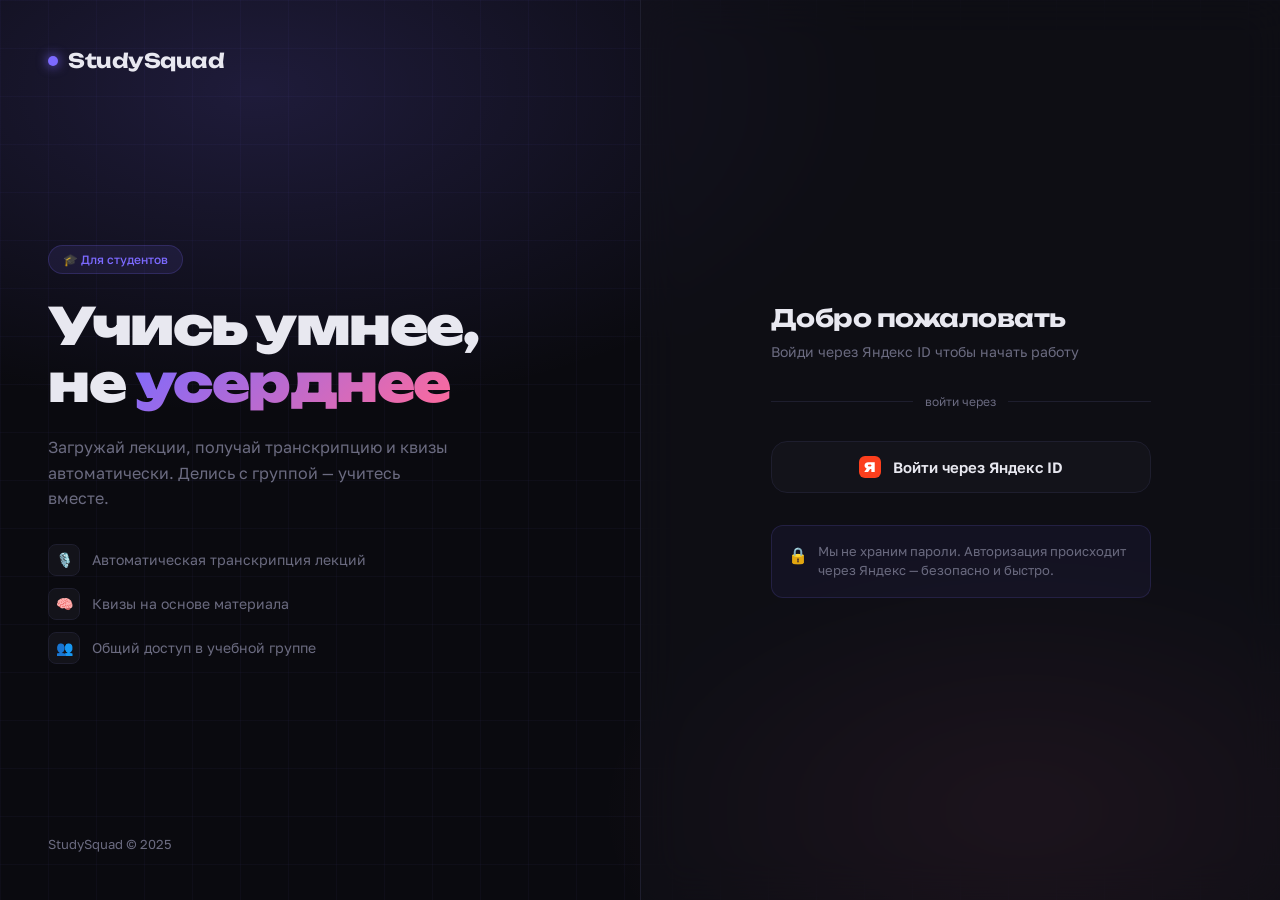
==== index.html @ 1cba099a "init" ====
<!DOCTYPE html>
<html lang="ru">
<head>
  <meta charset="UTF-8" />
  <meta name="viewport" content="width=device-width, initial-scale=1.0" />
  <title>StudySquad — учись вместе</title>
  <link rel="preconnect" href="https://fonts.googleapis.com" />
  <link href="https://fonts.googleapis.com/css2?family=Unbounded:wght@400;700;900&family=Golos+Text:wght@400;500;600&display=swap" rel="stylesheet" />
  <style>
    *, *::before, *::after { box-sizing: border-box; margin: 0; padding: 0; }

    :root {
      --bg: #0a0a0f;
      --surface: #13131a;
      --border: #1e1e2e;
      --accent: #7c6aff;
      --accent2: #ff6a9b;
      --text: #e8e8f0;
      --muted: #6b6b80;
      --radius: 16px;
    }

    html, body {
      height: 100%;
      background: var(--bg);
      color: var(--text);
      font-family: 'Golos Text', sans-serif;
      overflow: hidden;
    }

    /* Background */
    .bg {
      position: fixed; inset: 0; z-index: 0;
      background:
        radial-gradient(ellipse 80% 60% at 20% 10%, rgba(124,106,255,0.18) 0%, transparent 60%),
        radial-gradient(ellipse 60% 50% at 80% 90%, rgba(255,106,155,0.12) 0%, transparent 55%),
        var(--bg);
    }

    .grid-overlay {
      position: fixed; inset: 0; z-index: 0;
      background-image:
        linear-gradient(rgba(124,106,255,0.04) 1px, transparent 1px),
        linear-gradient(90deg, rgba(124,106,255,0.04) 1px, transparent 1px);
      background-size: 48px 48px;
    }

    /* Layout */
    .page {
      position: relative; z-index: 1;
      height: 100vh;
      display: grid;
      grid-template-columns: 1fr 1fr;
    }

    /* Left panel */
    .left {
      display: flex;
      flex-direction: column;
      justify-content: space-between;
      padding: 48px;
    }

    .logo {
      font-family: 'Unbounded', sans-serif;
      font-size: 20px;
      font-weight: 700;
      letter-spacing: -0.5px;
      display: flex;
      align-items: center;
      gap: 10px;
    }

    .logo-dot {
      width: 10px; height: 10px;
      border-radius: 50%;
      background: var(--accent);
      box-shadow: 0 0 12px var(--accent);
      animation: pulse 2s ease-in-out infinite;
    }

    @keyframes pulse {
      0%, 100% { opacity: 1; transform: scale(1); }
      50% { opacity: 0.6; transform: scale(0.8); }
    }

    .hero {
      flex: 1;
      display: flex;
      flex-direction: column;
      justify-content: center;
      gap: 24px;
      padding: 40px 0;
    }

    .tag {
      display: inline-flex;
      align-items: center;
      gap: 8px;
      background: rgba(124,106,255,0.1);
      border: 1px solid rgba(124,106,255,0.2);
      border-radius: 100px;
      padding: 6px 14px;
      font-size: 12px;
      color: var(--accent);
      font-weight: 500;
      width: fit-content;
    }

    h1 {
      font-family: 'Unbounded', sans-serif;
      font-size: clamp(32px, 4vw, 52px);
      font-weight: 900;
      line-height: 1.1;
      letter-spacing: -1.5px;
    }

    h1 span {
      background: linear-gradient(135deg, var(--accent), var(--accent2));
      -webkit-background-clip: text;
      -webkit-text-fill-color: transparent;
      background-clip: text;
    }

    .desc {
      font-size: 16px;
      color: var(--muted);
      line-height: 1.6;
      max-width: 400px;
    }

    .features {
      display: flex;
      flex-direction: column;
      gap: 12px;
      margin-top: 8px;
    }

    .feature {
      display: flex;
      align-items: center;
      gap: 12px;
      font-size: 14px;
      color: var(--muted);
    }

    .feature-icon {
      width: 32px; height: 32px;
      border-radius: 8px;
      background: var(--surface);
      border: 1px solid var(--border);
      display: flex; align-items: center; justify-content: center;
      font-size: 14px;
      flex-shrink: 0;
    }

    .footer-text {
      font-size: 13px;
      color: var(--muted);
    }

    /* Right panel */
    .right {
      display: flex;
      align-items: center;
      justify-content: center;
      padding: 48px;
      border-left: 1px solid var(--border);
      background: rgba(19,19,26,0.5);
      backdrop-filter: blur(20px);
    }

    .card {
      width: 100%;
      max-width: 380px;
      display: flex;
      flex-direction: column;
      gap: 32px;
    }

    .card-header h2 {
      font-family: 'Unbounded', sans-serif;
      font-size: 24px;
      font-weight: 700;
      letter-spacing: -0.5px;
      margin-bottom: 8px;
    }

    .card-header p {
      font-size: 14px;
      color: var(--muted);
      line-height: 1.5;
    }

    .divider {
      display: flex;
      align-items: center;
      gap: 12px;
      color: var(--muted);
      font-size: 12px;
    }

    .divider::before, .divider::after {
      content: '';
      flex: 1;
      height: 1px;
      background: var(--border);
    }

    .btn-yandex {
      width: 100%;
      padding: 14px 20px;
      border-radius: var(--radius);
      border: 1px solid var(--border);
      background: var(--surface);
      color: var(--text);
      font-family: 'Golos Text', sans-serif;
      font-size: 15px;
      font-weight: 600;
      cursor: pointer;
      display: flex;
      align-items: center;
      justify-content: center;
      gap: 12px;
      transition: all 0.2s ease;
      text-decoration: none;
    }

    .btn-yandex:hover {
      background: rgba(124,106,255,0.1);
      border-color: rgba(124,106,255,0.4);
      transform: translateY(-1px);
      box-shadow: 0 8px 24px rgba(124,106,255,0.15);
    }

    .btn-yandex:active { transform: translateY(0); }

    .yandex-logo {
      width: 22px; height: 22px;
      background: #fc3f1d;
      border-radius: 6px;
      display: flex; align-items: center; justify-content: center;
      font-weight: 900;
      font-size: 13px;
      color: white;
      font-family: 'Unbounded', sans-serif;
      flex-shrink: 0;
    }

    .info-block {
      background: rgba(124,106,255,0.06);
      border: 1px solid rgba(124,106,255,0.15);
      border-radius: 12px;
      padding: 16px;
      font-size: 13px;
      color: var(--muted);
      line-height: 1.5;
      display: flex;
      gap: 10px;
      align-items: flex-start;
    }

    .info-block .icon { font-size: 16px; flex-shrink: 0; margin-top: 1px; }

    /* Mobile */
    @media (max-width: 768px) {
      .page { grid-template-columns: 1fr; }
      .left { display: none; }
      .right { border-left: none; padding: 24px; }
    }

    /* Entrance animation */
    .card { animation: fadeUp 0.6s ease both; }
    .left .hero { animation: fadeUp 0.5s ease both; }

    @keyframes fadeUp {
      from { opacity: 0; transform: translateY(20px); }
      to { opacity: 1; transform: translateY(0); }
    }
  </style>
</head>
<body>
  <div class="bg"></div>
  <div class="grid-overlay"></div>

  <div class="page">
    <!-- Left -->
    <div class="left">
      <div class="logo">
        <div class="logo-dot"></div>
        StudySquad
      </div>

      <div class="hero">
        <div class="tag">🎓 Для студентов</div>
        <h1>Учись умнее,<br />не <span>усерднее</span></h1>
        <p class="desc">Загружай лекции, получай транскрипцию и квизы автоматически. Делись с группой — учитесь вместе.</p>

        <div class="features">
          <div class="feature">
            <div class="feature-icon">🎙️</div>
            Автоматическая транскрипция лекций
          </div>
          <div class="feature">
            <div class="feature-icon">🧠</div>
            Квизы на основе материала
          </div>
          <div class="feature">
            <div class="feature-icon">👥</div>
            Общий доступ в учебной группе
          </div>
        </div>
      </div>

      <p class="footer-text">StudySquad © 2025</p>
    </div>

    <!-- Right -->
    <div class="right">
      <div class="card">
        <div class="card-header">
          <h2>Добро пожаловать</h2>
          <p>Войди через Яндекс ID чтобы начать работу</p>
        </div>

        <div class="divider">войти через</div>

        <a href="#" class="btn-yandex" id="loginBtn">
          <div class="yandex-logo">Я</div>
          Войти через Яндекс ID
        </a>

        <div class="info-block">
          <span class="icon">🔒</span>
          <span>Мы не храним пароли. Авторизация происходит через Яндекс — безопасно и быстро.</span>
        </div>
      </div>
    </div>
  </div>

  <script>
    // Конфиг — замени CLIENT_ID на свой из oauth.yandex.ru
    const CONFIG = {
      CLIENT_ID: 'd99fd9a6b15043a9a332ecf4b406b68f',
      REDIRECT_URI: 'https://sunrekay.github.io/study-squad/callback.html',
      API_URL: 'ТВОЙ_API_GATEWAY_URL'
    }

    document.getElementById('loginBtn').addEventListener('click', (e) => {
      e.preventDefault()
      const url = `https://oauth.yandex.ru/authorize?response_type=code&client_id=${CONFIG.CLIENT_ID}&redirect_uri=${encodeURIComponent(CONFIG.REDIRECT_URI)}`
      window.location.href = url
    })

    // Если уже залогинен — редирект на дашборд
    if (localStorage.getItem('token')) {
      window.location.href = 'dashboard.html'
    }
  </script>
</body>
</html>
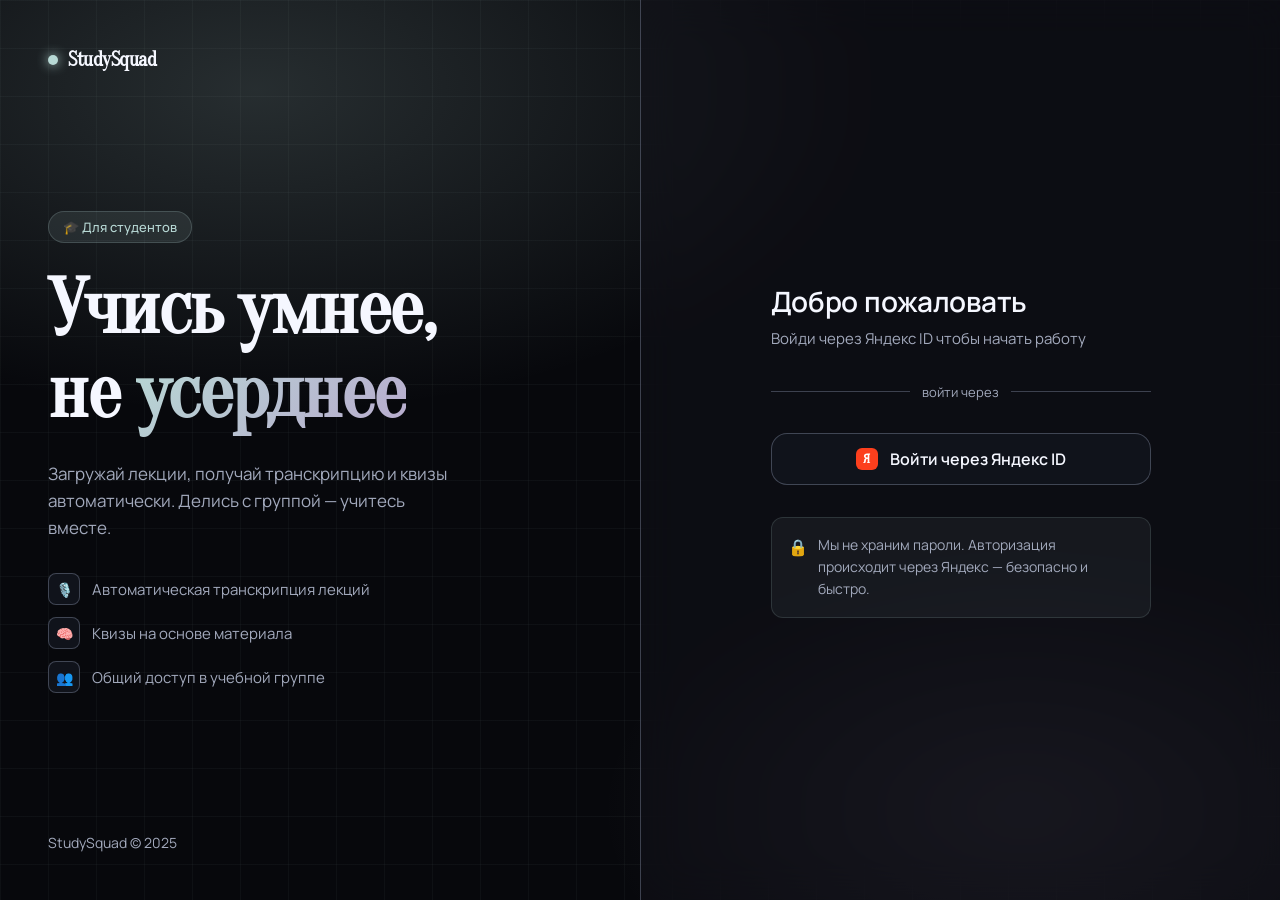
==== commit cd2696bc: "new design" ====
--- a/index.html
+++ b/index.html
@@ -5,26 +5,29 @@
   <meta name="viewport" content="width=device-width, initial-scale=1.0" />
   <title>StudySquad — учись вместе</title>
   <link rel="preconnect" href="https://fonts.googleapis.com" />
-  <link href="https://fonts.googleapis.com/css2?family=Unbounded:wght@400;700;900&family=Golos+Text:wght@400;500;600&display=swap" rel="stylesheet" />
+  <link href="https://fonts.googleapis.com/css2?family=JetBrains+Mono:wght@500;600&family=Manrope:wght@400;500;600;700&family=Oranienbaum&display=swap" rel="stylesheet" />
   <style>
     *, *::before, *::after { box-sizing: border-box; margin: 0; padding: 0; }
 
     :root {
-      --bg: #0a0a0f;
-      --surface: #13131a;
-      --border: #1e1e2e;
-      --accent: #7c6aff;
-      --accent2: #ff6a9b;
-      --text: #e8e8f0;
-      --muted: #6b6b80;
+      --bg: #07080c;
+      --surface: #10131b;
+      --border: rgba(166,177,204,0.32);
+      --accent: #b7d8d4;
+      --accent2: #b8abce;
+      --text: #f5f7ff;
+      --muted: #a2a9bc;
       --radius: 16px;
+      --font-display: 'Oranienbaum', serif;
+      --font-ui: 'Manrope', sans-serif;
+      --font-mono: 'JetBrains Mono', ui-monospace, SFMono-Regular, Menlo, Consolas, monospace;
     }
 
     html, body {
       height: 100%;
       background: var(--bg);
       color: var(--text);
-      font-family: 'Golos Text', sans-serif;
+      font-family: var(--font-ui);
       overflow: hidden;
     }
 
@@ -32,16 +35,16 @@
     .bg {
       position: fixed; inset: 0; z-index: 0;
       background:
-        radial-gradient(ellipse 80% 60% at 20% 10%, rgba(124,106,255,0.18) 0%, transparent 60%),
-        radial-gradient(ellipse 60% 50% at 80% 90%, rgba(255,106,155,0.12) 0%, transparent 55%),
+        radial-gradient(ellipse 80% 60% at 20% 10%, rgba(183,216,212,0.18) 0%, transparent 60%),
+        radial-gradient(ellipse 60% 50% at 80% 90%, rgba(184,171,206,0.12) 0%, transparent 55%),
         var(--bg);
     }
 
     .grid-overlay {
       position: fixed; inset: 0; z-index: 0;
       background-image:
-        linear-gradient(rgba(124,106,255,0.04) 1px, transparent 1px),
-        linear-gradient(90deg, rgba(124,106,255,0.04) 1px, transparent 1px);
+        linear-gradient(rgba(183,216,212,0.04) 1px, transparent 1px),
+        linear-gradient(90deg, rgba(183,216,212,0.04) 1px, transparent 1px);
       background-size: 48px 48px;
     }
 
@@ -62,7 +65,7 @@
     }
 
     .logo {
-      font-family: 'Unbounded', sans-serif;
+      font-family: var(--font-display);
       font-size: 20px;
       font-weight: 700;
       letter-spacing: -0.5px;
@@ -97,19 +100,19 @@
       display: inline-flex;
       align-items: center;
       gap: 8px;
-      background: rgba(124,106,255,0.1);
-      border: 1px solid rgba(124,106,255,0.2);
+      background: rgba(183,216,212,0.10);
+      border: 1px solid rgba(183,216,212,0.2);
       border-radius: 100px;
       padding: 6px 14px;
-      font-size: 12px;
+      font-size: 13px;
       color: var(--accent);
       font-weight: 500;
       width: fit-content;
     }
 
     h1 {
-      font-family: 'Unbounded', sans-serif;
-      font-size: clamp(32px, 4vw, 52px);
+      font-family: var(--font-display);
+      font-size: clamp(48px, 6vw, 78px);
       font-weight: 900;
       line-height: 1.1;
       letter-spacing: -1.5px;
@@ -123,7 +126,7 @@
     }
 
     .desc {
-      font-size: 16px;
+      font-size: 17px;
       color: var(--muted);
       line-height: 1.6;
       max-width: 400px;
@@ -140,7 +143,7 @@
       display: flex;
       align-items: center;
       gap: 12px;
-      font-size: 14px;
+      font-size: 15px;
       color: var(--muted);
     }
 
@@ -155,7 +158,7 @@
     }
 
     .footer-text {
-      font-size: 13px;
+      font-size: 14px;
       color: var(--muted);
     }
 
@@ -179,15 +182,15 @@
     }
 
     .card-header h2 {
-      font-family: 'Unbounded', sans-serif;
-      font-size: 24px;
-      font-weight: 700;
-      letter-spacing: -0.5px;
+      font-family: var(--font-ui);
+      font-size: 28px;
+      font-weight: 600;
+      letter-spacing: -0.01em;
       margin-bottom: 8px;
     }
 
     .card-header p {
-      font-size: 14px;
+      font-size: 15px;
       color: var(--muted);
       line-height: 1.5;
     }
@@ -197,7 +200,7 @@
       align-items: center;
       gap: 12px;
       color: var(--muted);
-      font-size: 12px;
+      font-size: 13px;
     }
 
     .divider::before, .divider::after {
@@ -214,8 +217,8 @@
       border: 1px solid var(--border);
       background: var(--surface);
       color: var(--text);
-      font-family: 'Golos Text', sans-serif;
-      font-size: 15px;
+      font-family: var(--font-ui);
+      font-size: 16px;
       font-weight: 600;
       cursor: pointer;
       display: flex;
@@ -227,10 +230,10 @@
     }
 
     .btn-yandex:hover {
-      background: rgba(124,106,255,0.1);
-      border-color: rgba(124,106,255,0.4);
+      background: rgba(183,216,212,0.10);
+      border-color: rgba(183,216,212,0.4);
       transform: translateY(-1px);
-      box-shadow: 0 8px 24px rgba(124,106,255,0.15);
+      box-shadow: 0 8px 24px rgba(183,216,212,0.15);
     }
 
     .btn-yandex:active { transform: translateY(0); }
@@ -243,18 +246,18 @@
       font-weight: 900;
       font-size: 13px;
       color: white;
-      font-family: 'Unbounded', sans-serif;
+      font-family: var(--font-display);
       flex-shrink: 0;
     }
 
     .info-block {
-      background: rgba(124,106,255,0.06);
-      border: 1px solid rgba(124,106,255,0.15);
+      background: rgba(183,216,212,0.06);
+      border: 1px solid rgba(183,216,212,0.15);
       border-radius: 12px;
       padding: 16px;
-      font-size: 13px;
-      color: var(--muted);
-      line-height: 1.5;
+      font-size: 14px;
+      color: var(--muted);
+      line-height: 1.6;
       display: flex;
       gap: 10px;
       align-items: flex-start;
@@ -343,7 +346,7 @@
     const CONFIG = {
       CLIENT_ID: 'd99fd9a6b15043a9a332ecf4b406b68f',
       REDIRECT_URI: 'https://sunrekay.github.io/study-squad/callback.html',
-      API_URL: 'ТВОЙ_API_GATEWAY_URL'
+      API_URL: 'https://d5dl1rb13ng0aicdmdk1.hsvi2zuh.apigw.yandexcloud.net'
     }
 
     document.getElementById('loginBtn').addEventListener('click', (e) => {
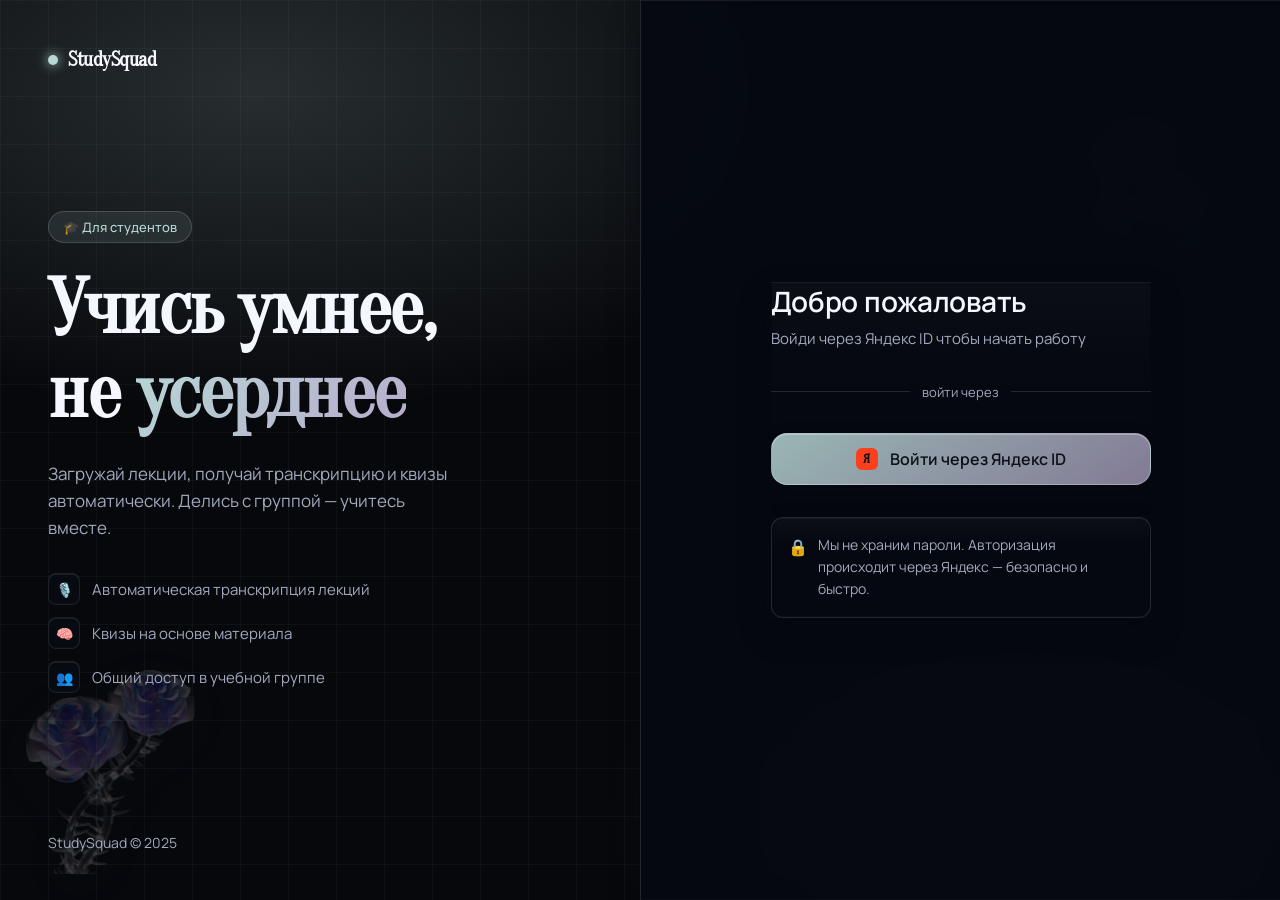
==== commit 497872e8: "new design v 2.0" ====
--- a/index.html
+++ b/index.html
@@ -281,6 +281,7 @@
       to { opacity: 1; transform: translateY(0); }
     }
   </style>
+  <link rel="stylesheet" href="theme-3-1.css" />
 </head>
 <body>
   <div class="bg"></div>
--- a/theme-3-1.css
+++ b/theme-3-1.css
@@ -0,0 +1,193 @@
+:root {
+  --surface: rgba(8, 11, 18, 0.88);
+  --surface2: rgba(11, 15, 24, 0.9);
+  --border: rgba(255, 255, 255, 0.12);
+  --accent: #b7d8d4;
+  --accent2: #b8abce;
+
+  --glass-fill: rgba(8, 11, 18, 0.88);
+  --glass-fill-strong: rgba(6, 9, 16, 0.94);
+  --glass-stroke: rgba(255, 255, 255, 0.12);
+  --glass-stroke-soft: rgba(255, 255, 255, 0.09);
+  --glass-inner: inset 0 1px 0 rgba(255, 255, 255, 0.08), inset 0 -1px 0 rgba(255, 255, 255, 0.02);
+  --glass-shadow: 0 14px 28px rgba(4, 7, 16, 0.44);
+  --glass-blur: 10px;
+}
+
+.bg::before,
+.bg::after {
+  content: '';
+  position: absolute;
+  pointer-events: none;
+  background-repeat: no-repeat;
+  background-size: contain;
+  filter: saturate(112%) drop-shadow(0 12px 24px rgba(7, 11, 24, 0.42));
+}
+
+.bg::before {
+  width: clamp(136px, 16vw, 240px);
+  height: clamp(136px, 16vw, 240px);
+  left: clamp(8px, 2vw, 26px);
+  bottom: clamp(8px, 2vw, 34px);
+  opacity: 0.23;
+  background-image: url('design-concepts/assets/flowers/flower-9.png');
+}
+
+.bg::after {
+  width: clamp(128px, 14vw, 220px);
+  height: clamp(128px, 14vw, 220px);
+  right: clamp(4px, 1.8vw, 22px);
+  top: clamp(40px, 12vh, 110px);
+  opacity: 0.2;
+  background-image: url('design-concepts/assets/flowers/flower-16.png');
+}
+
+.right,
+.sidebar,
+.mobile-nav,
+.mobile-header,
+.card,
+.stat-card,
+.transcription-card,
+.quiz-card,
+.transcript-card,
+.question-card,
+.results-card,
+.dropzone,
+.info-block,
+.copy-btn,
+.btn-secondary {
+  background: var(--glass-fill-strong) !important;
+  border-color: var(--glass-stroke) !important;
+  backdrop-filter: blur(var(--glass-blur)) saturate(108%);
+  -webkit-backdrop-filter: blur(var(--glass-blur)) saturate(108%);
+  box-shadow: var(--glass-inner), var(--glass-shadow);
+}
+
+.stat,
+.timeline-item,
+.quiz-questions-count,
+.dropzone-formats,
+.feature-icon,
+.transcript-header,
+.tc-icon,
+.quiz-icon,
+.tab {
+  background: rgba(8, 12, 20, 0.84) !important;
+  border-color: var(--glass-stroke-soft) !important;
+  box-shadow: var(--glass-inner);
+}
+
+.stat-card,
+.transcription-card,
+.quiz-card,
+.transcript-card,
+.question-card,
+.results-card,
+.dropzone,
+.card,
+.info-block {
+  position: relative;
+  overflow: hidden;
+}
+
+.stat-card::before,
+.transcription-card::before,
+.quiz-card::before,
+.transcript-card::before,
+.question-card::before,
+.results-card::before,
+.dropzone::before,
+.card::before,
+.info-block::before {
+  content: '';
+  position: absolute;
+  inset: 1px;
+  border-radius: inherit;
+  pointer-events: none;
+  background: linear-gradient(180deg, rgba(255, 255, 255, 0.07), rgba(255, 255, 255, 0.008) 24%, transparent 52%);
+  opacity: 0.34;
+}
+
+.btn-primary,
+.btn-submit,
+.btn-start,
+.btn-next,
+.btn-yandex {
+  color: #0d1218 !important;
+  border-color: rgba(255, 255, 255, 0.25) !important;
+  background: linear-gradient(145deg, rgba(183, 216, 212, 0.84), rgba(184, 171, 206, 0.7)) !important;
+  box-shadow: inset 0 1px 0 rgba(255, 255, 255, 0.28), 0 10px 20px rgba(6, 10, 18, 0.34) !important;
+}
+
+.nav-item:hover,
+.quiz-card:hover,
+.transcription-card:hover,
+.btn-secondary:hover,
+.option:hover:not(.disabled) {
+  border-color: rgba(255, 255, 255, 0.2) !important;
+  background: rgba(11, 15, 24, 0.92) !important;
+}
+
+.btn-primary:hover,
+.btn-submit:hover:not(:disabled),
+.btn-start:hover,
+.btn-next:hover,
+.btn-yandex:hover {
+  transform: translateY(-1px);
+  filter: none !important;
+}
+
+.option.correct,
+.option.wrong,
+.feedback.correct,
+.feedback.wrong {
+  box-shadow: none !important;
+  backdrop-filter: none !important;
+  -webkit-backdrop-filter: none !important;
+}
+
+.input {
+  background: rgba(8, 12, 20, 0.72) !important;
+  border-color: var(--glass-stroke-soft) !important;
+}
+
+.input:focus {
+  border-color: rgba(183, 216, 212, 0.54) !important;
+}
+
+.file-selected,
+.success-block,
+.error-block {
+  box-shadow: none !important;
+  backdrop-filter: none !important;
+  -webkit-backdrop-filter: none !important;
+}
+
+.yandex-logo {
+  color: #0d1218 !important;
+}
+
+a:focus-visible,
+button:focus-visible,
+input:focus-visible,
+select:focus-visible,
+textarea:focus-visible {
+  outline: 2px solid #9fe7dd !important;
+  outline-offset: 2px !important;
+}
+
+.mobile-nav-item {
+  font-size: 11px !important;
+}
+
+.nav-item.nav-disabled {
+  opacity: 0.54;
+  pointer-events: none;
+  cursor: default;
+}
+
+@media (max-width: 768px) {
+  .bg::after { display: none; }
+  .bg::before { opacity: 0.16; left: -4px; bottom: 12px; }
+}
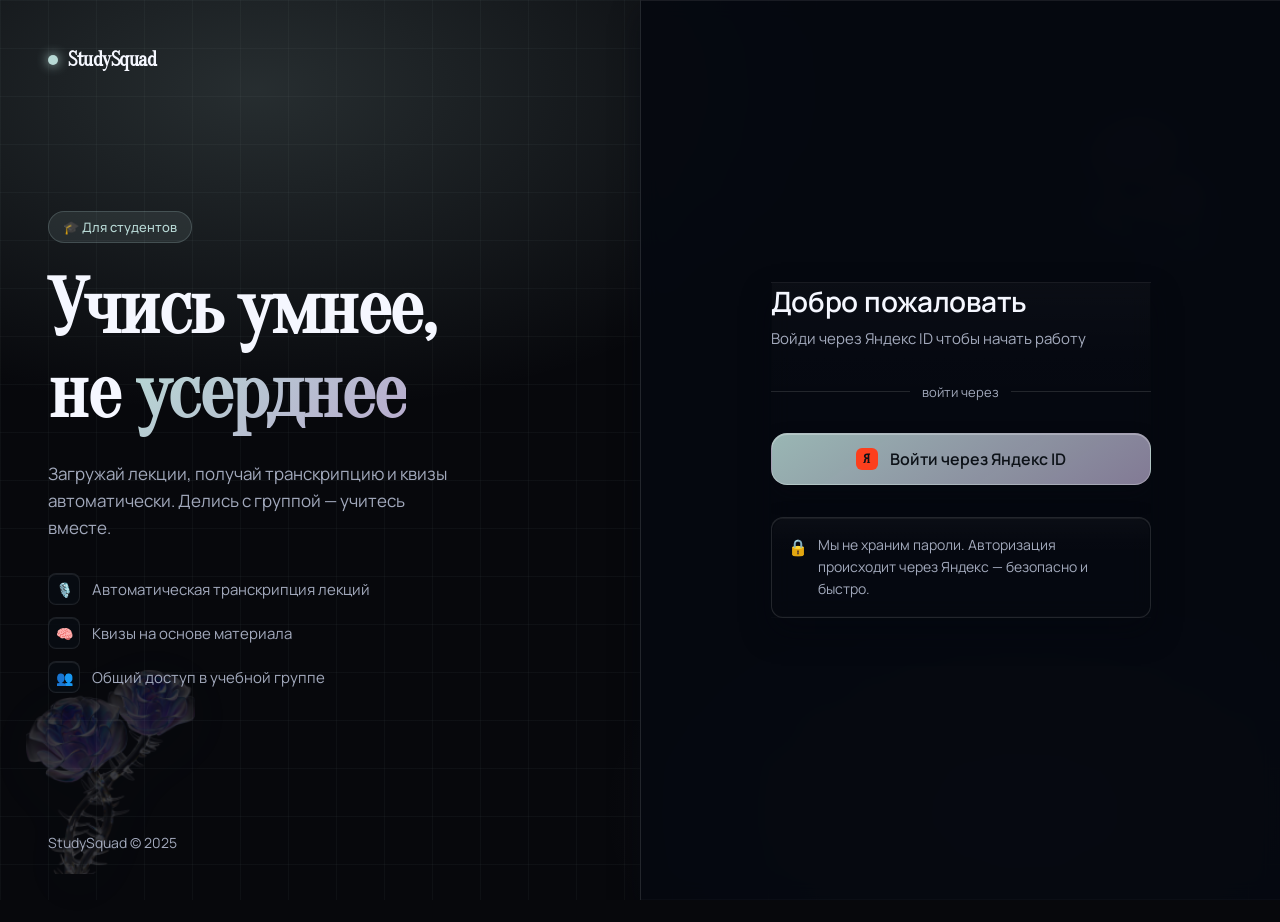
==== commit 252cdd31: "Add dark/light theme toggle across frontend and restore upload page" ====
--- a/index.html
+++ b/index.html
@@ -4,6 +4,7 @@
   <meta charset="UTF-8" />
   <meta name="viewport" content="width=device-width, initial-scale=1.0" />
   <title>StudySquad — учись вместе</title>
+  <script>(function(){try{var t=localStorage.getItem("study_theme")||"dark";document.documentElement.setAttribute("data-theme",t);}catch(e){document.documentElement.setAttribute("data-theme","dark");}})();</script>
   <link rel="preconnect" href="https://fonts.googleapis.com" />
   <link href="https://fonts.googleapis.com/css2?family=JetBrains+Mono:wght@500;600&family=Manrope:wght@400;500;600;700&family=Oranienbaum&display=swap" rel="stylesheet" />
   <style>
@@ -282,6 +283,7 @@
     }
   </style>
   <link rel="stylesheet" href="theme-3-1.css" />
+  <script src="theme-switcher.js" defer></script>
 </head>
 <body>
   <div class="bg"></div>
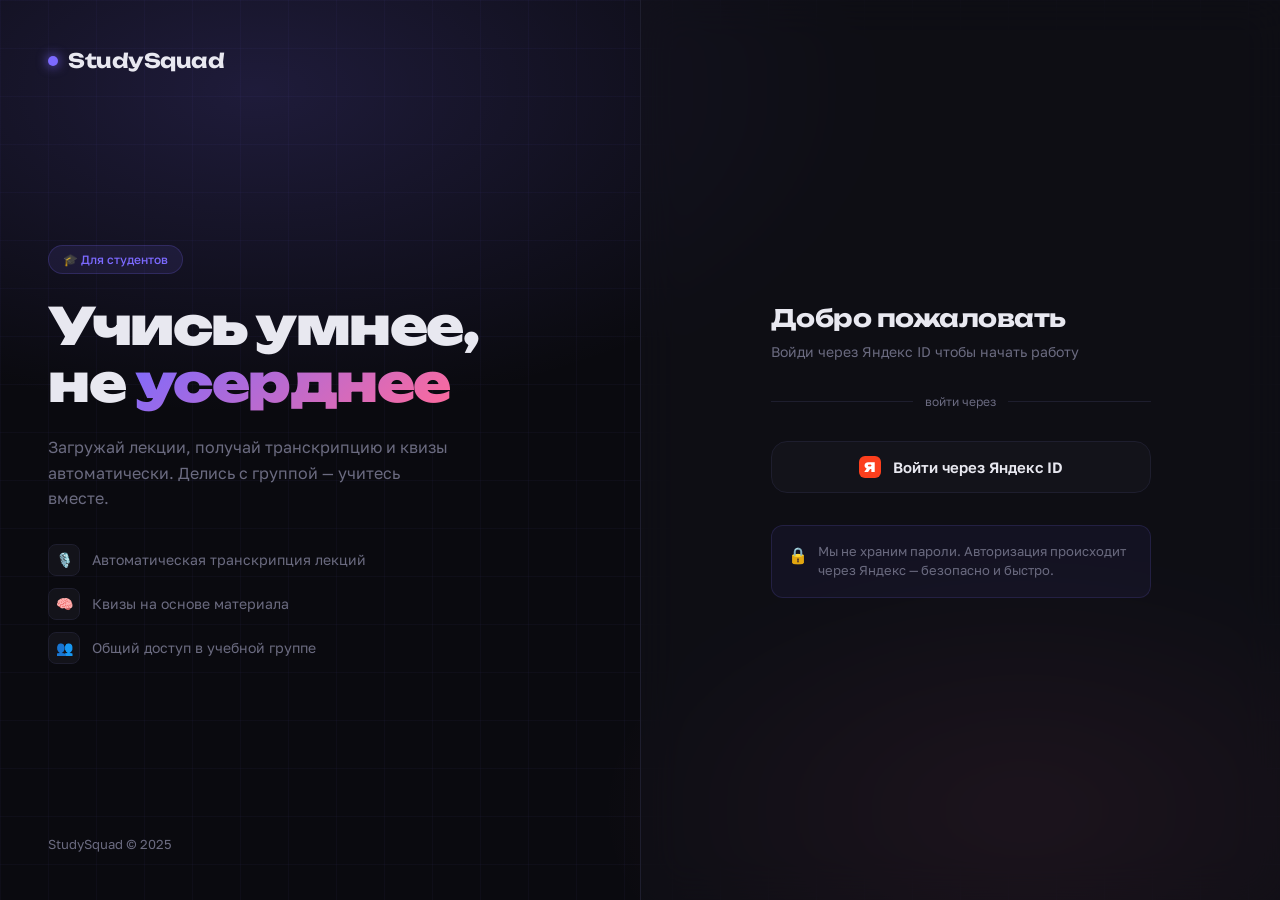
==== commit 1f38fdcb: "Fix OAuth redirect URI for current host" ====
--- a/index.html
+++ b/index.html
@@ -4,31 +4,27 @@
   <meta charset="UTF-8" />
   <meta name="viewport" content="width=device-width, initial-scale=1.0" />
   <title>StudySquad — учись вместе</title>
-  <script>(function(){try{var t=localStorage.getItem("study_theme")||"dark";document.documentElement.setAttribute("data-theme",t);}catch(e){document.documentElement.setAttribute("data-theme","dark");}})();</script>
   <link rel="preconnect" href="https://fonts.googleapis.com" />
-  <link href="https://fonts.googleapis.com/css2?family=JetBrains+Mono:wght@500;600&family=Manrope:wght@400;500;600;700&family=Oranienbaum&display=swap" rel="stylesheet" />
+  <link href="https://fonts.googleapis.com/css2?family=Unbounded:wght@400;700;900&family=Golos+Text:wght@400;500;600&display=swap" rel="stylesheet" />
   <style>
     *, *::before, *::after { box-sizing: border-box; margin: 0; padding: 0; }
 
     :root {
-      --bg: #07080c;
-      --surface: #10131b;
-      --border: rgba(166,177,204,0.32);
-      --accent: #b7d8d4;
-      --accent2: #b8abce;
-      --text: #f5f7ff;
-      --muted: #a2a9bc;
+      --bg: #0a0a0f;
+      --surface: #13131a;
+      --border: #1e1e2e;
+      --accent: #7c6aff;
+      --accent2: #ff6a9b;
+      --text: #e8e8f0;
+      --muted: #6b6b80;
       --radius: 16px;
-      --font-display: 'Oranienbaum', serif;
-      --font-ui: 'Manrope', sans-serif;
-      --font-mono: 'JetBrains Mono', ui-monospace, SFMono-Regular, Menlo, Consolas, monospace;
     }
 
     html, body {
       height: 100%;
       background: var(--bg);
       color: var(--text);
-      font-family: var(--font-ui);
+      font-family: 'Golos Text', sans-serif;
       overflow: hidden;
     }
 
@@ -36,16 +32,16 @@
     .bg {
       position: fixed; inset: 0; z-index: 0;
       background:
-        radial-gradient(ellipse 80% 60% at 20% 10%, rgba(183,216,212,0.18) 0%, transparent 60%),
-        radial-gradient(ellipse 60% 50% at 80% 90%, rgba(184,171,206,0.12) 0%, transparent 55%),
+        radial-gradient(ellipse 80% 60% at 20% 10%, rgba(124,106,255,0.18) 0%, transparent 60%),
+        radial-gradient(ellipse 60% 50% at 80% 90%, rgba(255,106,155,0.12) 0%, transparent 55%),
         var(--bg);
     }
 
     .grid-overlay {
       position: fixed; inset: 0; z-index: 0;
       background-image:
-        linear-gradient(rgba(183,216,212,0.04) 1px, transparent 1px),
-        linear-gradient(90deg, rgba(183,216,212,0.04) 1px, transparent 1px);
+        linear-gradient(rgba(124,106,255,0.04) 1px, transparent 1px),
+        linear-gradient(90deg, rgba(124,106,255,0.04) 1px, transparent 1px);
       background-size: 48px 48px;
     }
 
@@ -66,7 +62,7 @@
     }
 
     .logo {
-      font-family: var(--font-display);
+      font-family: 'Unbounded', sans-serif;
       font-size: 20px;
       font-weight: 700;
       letter-spacing: -0.5px;
@@ -101,19 +97,19 @@
       display: inline-flex;
       align-items: center;
       gap: 8px;
-      background: rgba(183,216,212,0.10);
-      border: 1px solid rgba(183,216,212,0.2);
+      background: rgba(124,106,255,0.1);
+      border: 1px solid rgba(124,106,255,0.2);
       border-radius: 100px;
       padding: 6px 14px;
-      font-size: 13px;
+      font-size: 12px;
       color: var(--accent);
       font-weight: 500;
       width: fit-content;
     }
 
     h1 {
-      font-family: var(--font-display);
-      font-size: clamp(48px, 6vw, 78px);
+      font-family: 'Unbounded', sans-serif;
+      font-size: clamp(32px, 4vw, 52px);
       font-weight: 900;
       line-height: 1.1;
       letter-spacing: -1.5px;
@@ -127,7 +123,7 @@
     }
 
     .desc {
-      font-size: 17px;
+      font-size: 16px;
       color: var(--muted);
       line-height: 1.6;
       max-width: 400px;
@@ -144,7 +140,7 @@
       display: flex;
       align-items: center;
       gap: 12px;
-      font-size: 15px;
+      font-size: 14px;
       color: var(--muted);
     }
 
@@ -159,7 +155,7 @@
     }
 
     .footer-text {
-      font-size: 14px;
+      font-size: 13px;
       color: var(--muted);
     }
 
@@ -183,15 +179,15 @@
     }
 
     .card-header h2 {
-      font-family: var(--font-ui);
-      font-size: 28px;
-      font-weight: 600;
-      letter-spacing: -0.01em;
+      font-family: 'Unbounded', sans-serif;
+      font-size: 24px;
+      font-weight: 700;
+      letter-spacing: -0.5px;
       margin-bottom: 8px;
     }
 
     .card-header p {
-      font-size: 15px;
+      font-size: 14px;
       color: var(--muted);
       line-height: 1.5;
     }
@@ -201,7 +197,7 @@
       align-items: center;
       gap: 12px;
       color: var(--muted);
-      font-size: 13px;
+      font-size: 12px;
     }
 
     .divider::before, .divider::after {
@@ -218,8 +214,8 @@
       border: 1px solid var(--border);
       background: var(--surface);
       color: var(--text);
-      font-family: var(--font-ui);
-      font-size: 16px;
+      font-family: 'Golos Text', sans-serif;
+      font-size: 15px;
       font-weight: 600;
       cursor: pointer;
       display: flex;
@@ -231,10 +227,10 @@
     }
 
     .btn-yandex:hover {
-      background: rgba(183,216,212,0.10);
-      border-color: rgba(183,216,212,0.4);
+      background: rgba(124,106,255,0.1);
+      border-color: rgba(124,106,255,0.4);
       transform: translateY(-1px);
-      box-shadow: 0 8px 24px rgba(183,216,212,0.15);
+      box-shadow: 0 8px 24px rgba(124,106,255,0.15);
     }
 
     .btn-yandex:active { transform: translateY(0); }
@@ -247,18 +243,18 @@
       font-weight: 900;
       font-size: 13px;
       color: white;
-      font-family: var(--font-display);
+      font-family: 'Unbounded', sans-serif;
       flex-shrink: 0;
     }
 
     .info-block {
-      background: rgba(183,216,212,0.06);
-      border: 1px solid rgba(183,216,212,0.15);
+      background: rgba(124,106,255,0.06);
+      border: 1px solid rgba(124,106,255,0.15);
       border-radius: 12px;
       padding: 16px;
-      font-size: 14px;
-      color: var(--muted);
-      line-height: 1.6;
+      font-size: 13px;
+      color: var(--muted);
+      line-height: 1.5;
       display: flex;
       gap: 10px;
       align-items: flex-start;
@@ -282,8 +278,6 @@
       to { opacity: 1; transform: translateY(0); }
     }
   </style>
-  <link rel="stylesheet" href="theme-3-1.css" />
-  <script src="theme-switcher.js" defer></script>
 </head>
 <body>
   <div class="bg"></div>
@@ -346,9 +340,15 @@
 
   <script>
     // Конфиг — замени CLIENT_ID на свой из oauth.yandex.ru
+    const getRedirectUri = () => {
+      const path = window.location.pathname
+      const basePath = path.endsWith('/') ? path : path.substring(0, path.lastIndexOf('/') + 1)
+      return `${window.location.origin}${basePath}callback.html`
+    }
+
     const CONFIG = {
       CLIENT_ID: 'd99fd9a6b15043a9a332ecf4b406b68f',
-      REDIRECT_URI: 'https://sunrekay.github.io/study-squad/callback.html',
+      REDIRECT_URI: getRedirectUri(),
       API_URL: 'https://d5dl1rb13ng0aicdmdk1.hsvi2zuh.apigw.yandexcloud.net'
     }
 
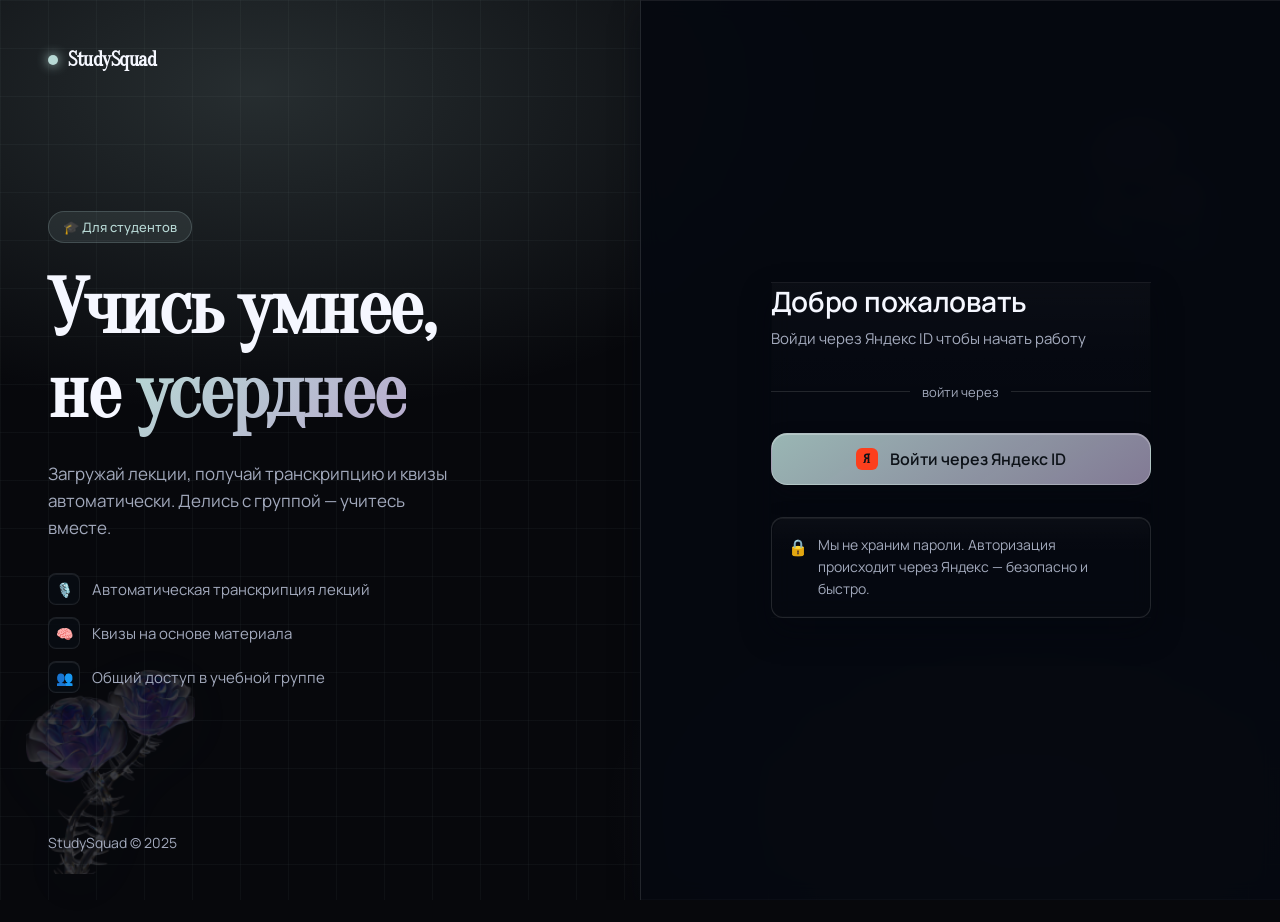
==== commit 87e778be: "Sync frontend with zip 3.1 and update OAuth callback host" ====
--- a/index.html
+++ b/index.html
@@ -4,27 +4,31 @@
   <meta charset="UTF-8" />
   <meta name="viewport" content="width=device-width, initial-scale=1.0" />
   <title>StudySquad — учись вместе</title>
+  <script>(function(){try{var t=localStorage.getItem("study_theme")||"dark";document.documentElement.setAttribute("data-theme",t);}catch(e){document.documentElement.setAttribute("data-theme","dark");}})();</script>
   <link rel="preconnect" href="https://fonts.googleapis.com" />
-  <link href="https://fonts.googleapis.com/css2?family=Unbounded:wght@400;700;900&family=Golos+Text:wght@400;500;600&display=swap" rel="stylesheet" />
+  <link href="https://fonts.googleapis.com/css2?family=JetBrains+Mono:wght@500;600&family=Manrope:wght@400;500;600;700&family=Oranienbaum&display=swap" rel="stylesheet" />
   <style>
     *, *::before, *::after { box-sizing: border-box; margin: 0; padding: 0; }
 
     :root {
-      --bg: #0a0a0f;
-      --surface: #13131a;
-      --border: #1e1e2e;
-      --accent: #7c6aff;
-      --accent2: #ff6a9b;
-      --text: #e8e8f0;
-      --muted: #6b6b80;
+      --bg: #07080c;
+      --surface: #10131b;
+      --border: rgba(166,177,204,0.32);
+      --accent: #b7d8d4;
+      --accent2: #b8abce;
+      --text: #f5f7ff;
+      --muted: #a2a9bc;
       --radius: 16px;
+      --font-display: 'Oranienbaum', serif;
+      --font-ui: 'Manrope', sans-serif;
+      --font-mono: 'JetBrains Mono', ui-monospace, SFMono-Regular, Menlo, Consolas, monospace;
     }
 
     html, body {
       height: 100%;
       background: var(--bg);
       color: var(--text);
-      font-family: 'Golos Text', sans-serif;
+      font-family: var(--font-ui);
       overflow: hidden;
     }
 
@@ -32,16 +36,16 @@
     .bg {
       position: fixed; inset: 0; z-index: 0;
       background:
-        radial-gradient(ellipse 80% 60% at 20% 10%, rgba(124,106,255,0.18) 0%, transparent 60%),
-        radial-gradient(ellipse 60% 50% at 80% 90%, rgba(255,106,155,0.12) 0%, transparent 55%),
+        radial-gradient(ellipse 80% 60% at 20% 10%, rgba(183,216,212,0.18) 0%, transparent 60%),
+        radial-gradient(ellipse 60% 50% at 80% 90%, rgba(184,171,206,0.12) 0%, transparent 55%),
         var(--bg);
     }
 
     .grid-overlay {
       position: fixed; inset: 0; z-index: 0;
       background-image:
-        linear-gradient(rgba(124,106,255,0.04) 1px, transparent 1px),
-        linear-gradient(90deg, rgba(124,106,255,0.04) 1px, transparent 1px);
+        linear-gradient(rgba(183,216,212,0.04) 1px, transparent 1px),
+        linear-gradient(90deg, rgba(183,216,212,0.04) 1px, transparent 1px);
       background-size: 48px 48px;
     }
 
@@ -62,7 +66,7 @@
     }
 
     .logo {
-      font-family: 'Unbounded', sans-serif;
+      font-family: var(--font-display);
       font-size: 20px;
       font-weight: 700;
       letter-spacing: -0.5px;
@@ -97,19 +101,19 @@
       display: inline-flex;
       align-items: center;
       gap: 8px;
-      background: rgba(124,106,255,0.1);
-      border: 1px solid rgba(124,106,255,0.2);
+      background: rgba(183,216,212,0.10);
+      border: 1px solid rgba(183,216,212,0.2);
       border-radius: 100px;
       padding: 6px 14px;
-      font-size: 12px;
+      font-size: 13px;
       color: var(--accent);
       font-weight: 500;
       width: fit-content;
     }
 
     h1 {
-      font-family: 'Unbounded', sans-serif;
-      font-size: clamp(32px, 4vw, 52px);
+      font-family: var(--font-display);
+      font-size: clamp(48px, 6vw, 78px);
       font-weight: 900;
       line-height: 1.1;
       letter-spacing: -1.5px;
@@ -123,7 +127,7 @@
     }
 
     .desc {
-      font-size: 16px;
+      font-size: 17px;
       color: var(--muted);
       line-height: 1.6;
       max-width: 400px;
@@ -140,7 +144,7 @@
       display: flex;
       align-items: center;
       gap: 12px;
-      font-size: 14px;
+      font-size: 15px;
       color: var(--muted);
     }
 
@@ -155,7 +159,7 @@
     }
 
     .footer-text {
-      font-size: 13px;
+      font-size: 14px;
       color: var(--muted);
     }
 
@@ -179,15 +183,15 @@
     }
 
     .card-header h2 {
-      font-family: 'Unbounded', sans-serif;
-      font-size: 24px;
-      font-weight: 700;
-      letter-spacing: -0.5px;
+      font-family: var(--font-ui);
+      font-size: 28px;
+      font-weight: 600;
+      letter-spacing: -0.01em;
       margin-bottom: 8px;
     }
 
     .card-header p {
-      font-size: 14px;
+      font-size: 15px;
       color: var(--muted);
       line-height: 1.5;
     }
@@ -197,7 +201,7 @@
       align-items: center;
       gap: 12px;
       color: var(--muted);
-      font-size: 12px;
+      font-size: 13px;
     }
 
     .divider::before, .divider::after {
@@ -214,8 +218,8 @@
       border: 1px solid var(--border);
       background: var(--surface);
       color: var(--text);
-      font-family: 'Golos Text', sans-serif;
-      font-size: 15px;
+      font-family: var(--font-ui);
+      font-size: 16px;
       font-weight: 600;
       cursor: pointer;
       display: flex;
@@ -227,10 +231,10 @@
     }
 
     .btn-yandex:hover {
-      background: rgba(124,106,255,0.1);
-      border-color: rgba(124,106,255,0.4);
+      background: rgba(183,216,212,0.10);
+      border-color: rgba(183,216,212,0.4);
       transform: translateY(-1px);
-      box-shadow: 0 8px 24px rgba(124,106,255,0.15);
+      box-shadow: 0 8px 24px rgba(183,216,212,0.15);
     }
 
     .btn-yandex:active { transform: translateY(0); }
@@ -243,18 +247,18 @@
       font-weight: 900;
       font-size: 13px;
       color: white;
-      font-family: 'Unbounded', sans-serif;
+      font-family: var(--font-display);
       flex-shrink: 0;
     }
 
     .info-block {
-      background: rgba(124,106,255,0.06);
-      border: 1px solid rgba(124,106,255,0.15);
+      background: rgba(183,216,212,0.06);
+      border: 1px solid rgba(183,216,212,0.15);
       border-radius: 12px;
       padding: 16px;
-      font-size: 13px;
-      color: var(--muted);
-      line-height: 1.5;
+      font-size: 14px;
+      color: var(--muted);
+      line-height: 1.6;
       display: flex;
       gap: 10px;
       align-items: flex-start;
@@ -278,6 +282,8 @@
       to { opacity: 1; transform: translateY(0); }
     }
   </style>
+  <link rel="stylesheet" href="theme-3-1.css" />
+  <script src="theme-switcher.js" defer></script>
 </head>
 <body>
   <div class="bg"></div>
@@ -340,15 +346,9 @@
 
   <script>
     // Конфиг — замени CLIENT_ID на свой из oauth.yandex.ru
-    const getRedirectUri = () => {
-      const path = window.location.pathname
-      const basePath = path.endsWith('/') ? path : path.substring(0, path.lastIndexOf('/') + 1)
-      return `${window.location.origin}${basePath}callback.html`
-    }
-
     const CONFIG = {
       CLIENT_ID: 'd99fd9a6b15043a9a332ecf4b406b68f',
-      REDIRECT_URI: getRedirectUri(),
+      REDIRECT_URI: 'https://phandrey.github.io/study-squad/callback.html',
       API_URL: 'https://d5dl1rb13ng0aicdmdk1.hsvi2zuh.apigw.yandexcloud.net'
     }
 
--- a/theme-3-1.css
+++ b/theme-3-1.css
@@ -0,0 +1,193 @@
+:root {
+  --surface: rgba(8, 11, 18, 0.88);
+  --surface2: rgba(11, 15, 24, 0.9);
+  --border: rgba(255, 255, 255, 0.12);
+  --accent: #b7d8d4;
+  --accent2: #b8abce;
+
+  --glass-fill: rgba(8, 11, 18, 0.88);
+  --glass-fill-strong: rgba(6, 9, 16, 0.94);
+  --glass-stroke: rgba(255, 255, 255, 0.12);
+  --glass-stroke-soft: rgba(255, 255, 255, 0.09);
+  --glass-inner: inset 0 1px 0 rgba(255, 255, 255, 0.08), inset 0 -1px 0 rgba(255, 255, 255, 0.02);
+  --glass-shadow: 0 14px 28px rgba(4, 7, 16, 0.44);
+  --glass-blur: 10px;
+}
+
+.bg::before,
+.bg::after {
+  content: '';
+  position: absolute;
+  pointer-events: none;
+  background-repeat: no-repeat;
+  background-size: contain;
+  filter: saturate(112%) drop-shadow(0 12px 24px rgba(7, 11, 24, 0.42));
+}
+
+.bg::before {
+  width: clamp(136px, 16vw, 240px);
+  height: clamp(136px, 16vw, 240px);
+  left: clamp(8px, 2vw, 26px);
+  bottom: clamp(8px, 2vw, 34px);
+  opacity: 0.23;
+  background-image: url('design-concepts/assets/flowers/flower-9.png');
+}
+
+.bg::after {
+  width: clamp(128px, 14vw, 220px);
+  height: clamp(128px, 14vw, 220px);
+  right: clamp(4px, 1.8vw, 22px);
+  top: clamp(40px, 12vh, 110px);
+  opacity: 0.2;
+  background-image: url('design-concepts/assets/flowers/flower-16.png');
+}
+
+.right,
+.sidebar,
+.mobile-nav,
+.mobile-header,
+.card,
+.stat-card,
+.transcription-card,
+.quiz-card,
+.transcript-card,
+.question-card,
+.results-card,
+.dropzone,
+.info-block,
+.copy-btn,
+.btn-secondary {
+  background: var(--glass-fill-strong) !important;
+  border-color: var(--glass-stroke) !important;
+  backdrop-filter: blur(var(--glass-blur)) saturate(108%);
+  -webkit-backdrop-filter: blur(var(--glass-blur)) saturate(108%);
+  box-shadow: var(--glass-inner), var(--glass-shadow);
+}
+
+.stat,
+.timeline-item,
+.quiz-questions-count,
+.dropzone-formats,
+.feature-icon,
+.transcript-header,
+.tc-icon,
+.quiz-icon,
+.tab {
+  background: rgba(8, 12, 20, 0.84) !important;
+  border-color: var(--glass-stroke-soft) !important;
+  box-shadow: var(--glass-inner);
+}
+
+.stat-card,
+.transcription-card,
+.quiz-card,
+.transcript-card,
+.question-card,
+.results-card,
+.dropzone,
+.card,
+.info-block {
+  position: relative;
+  overflow: hidden;
+}
+
+.stat-card::before,
+.transcription-card::before,
+.quiz-card::before,
+.transcript-card::before,
+.question-card::before,
+.results-card::before,
+.dropzone::before,
+.card::before,
+.info-block::before {
+  content: '';
+  position: absolute;
+  inset: 1px;
+  border-radius: inherit;
+  pointer-events: none;
+  background: linear-gradient(180deg, rgba(255, 255, 255, 0.07), rgba(255, 255, 255, 0.008) 24%, transparent 52%);
+  opacity: 0.34;
+}
+
+.btn-primary,
+.btn-submit,
+.btn-start,
+.btn-next,
+.btn-yandex {
+  color: #0d1218 !important;
+  border-color: rgba(255, 255, 255, 0.25) !important;
+  background: linear-gradient(145deg, rgba(183, 216, 212, 0.84), rgba(184, 171, 206, 0.7)) !important;
+  box-shadow: inset 0 1px 0 rgba(255, 255, 255, 0.28), 0 10px 20px rgba(6, 10, 18, 0.34) !important;
+}
+
+.nav-item:hover,
+.quiz-card:hover,
+.transcription-card:hover,
+.btn-secondary:hover,
+.option:hover:not(.disabled) {
+  border-color: rgba(255, 255, 255, 0.2) !important;
+  background: rgba(11, 15, 24, 0.92) !important;
+}
+
+.btn-primary:hover,
+.btn-submit:hover:not(:disabled),
+.btn-start:hover,
+.btn-next:hover,
+.btn-yandex:hover {
+  transform: translateY(-1px);
+  filter: none !important;
+}
+
+.option.correct,
+.option.wrong,
+.feedback.correct,
+.feedback.wrong {
+  box-shadow: none !important;
+  backdrop-filter: none !important;
+  -webkit-backdrop-filter: none !important;
+}
+
+.input {
+  background: rgba(8, 12, 20, 0.72) !important;
+  border-color: var(--glass-stroke-soft) !important;
+}
+
+.input:focus {
+  border-color: rgba(183, 216, 212, 0.54) !important;
+}
+
+.file-selected,
+.success-block,
+.error-block {
+  box-shadow: none !important;
+  backdrop-filter: none !important;
+  -webkit-backdrop-filter: none !important;
+}
+
+.yandex-logo {
+  color: #0d1218 !important;
+}
+
+a:focus-visible,
+button:focus-visible,
+input:focus-visible,
+select:focus-visible,
+textarea:focus-visible {
+  outline: 2px solid #9fe7dd !important;
+  outline-offset: 2px !important;
+}
+
+.mobile-nav-item {
+  font-size: 11px !important;
+}
+
+.nav-item.nav-disabled {
+  opacity: 0.54;
+  pointer-events: none;
+  cursor: default;
+}
+
+@media (max-width: 768px) {
+  .bg::after { display: none; }
+  .bg::before { opacity: 0.16; left: -4px; bottom: 12px; }
+}
